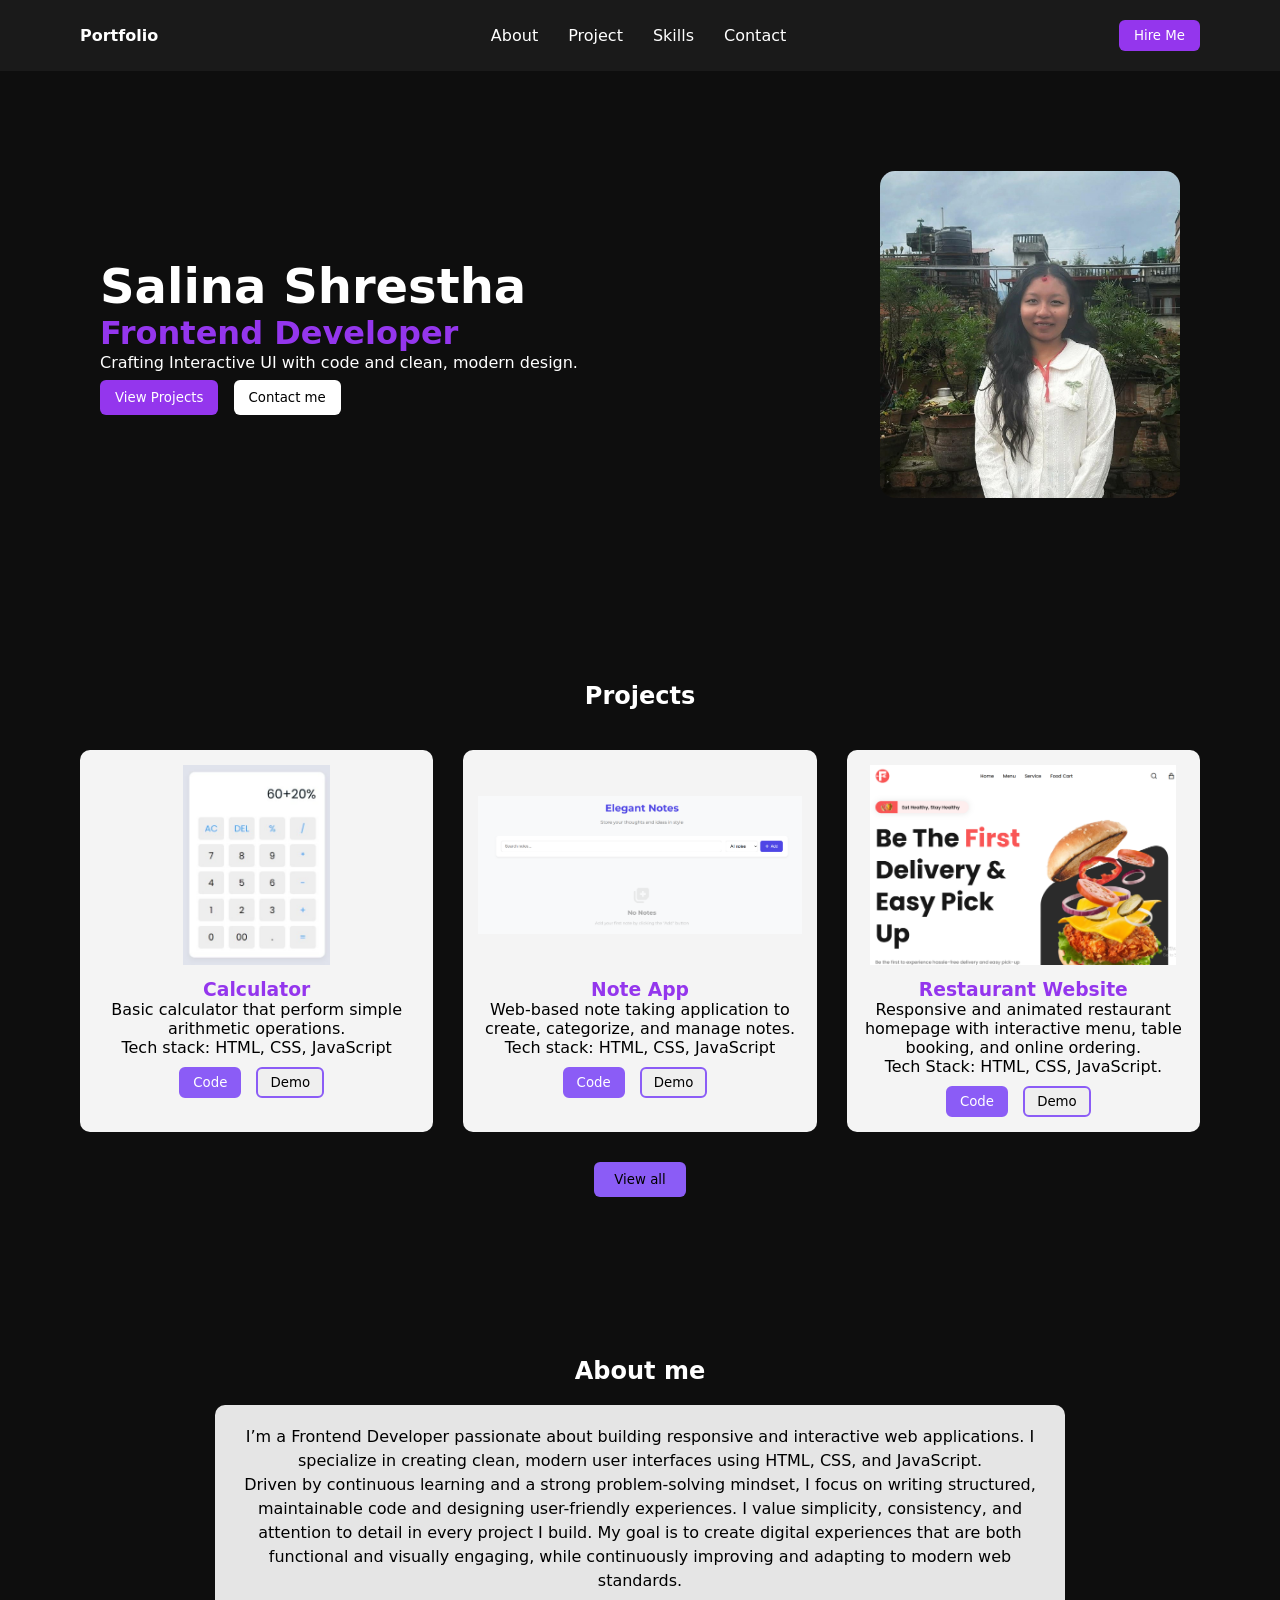
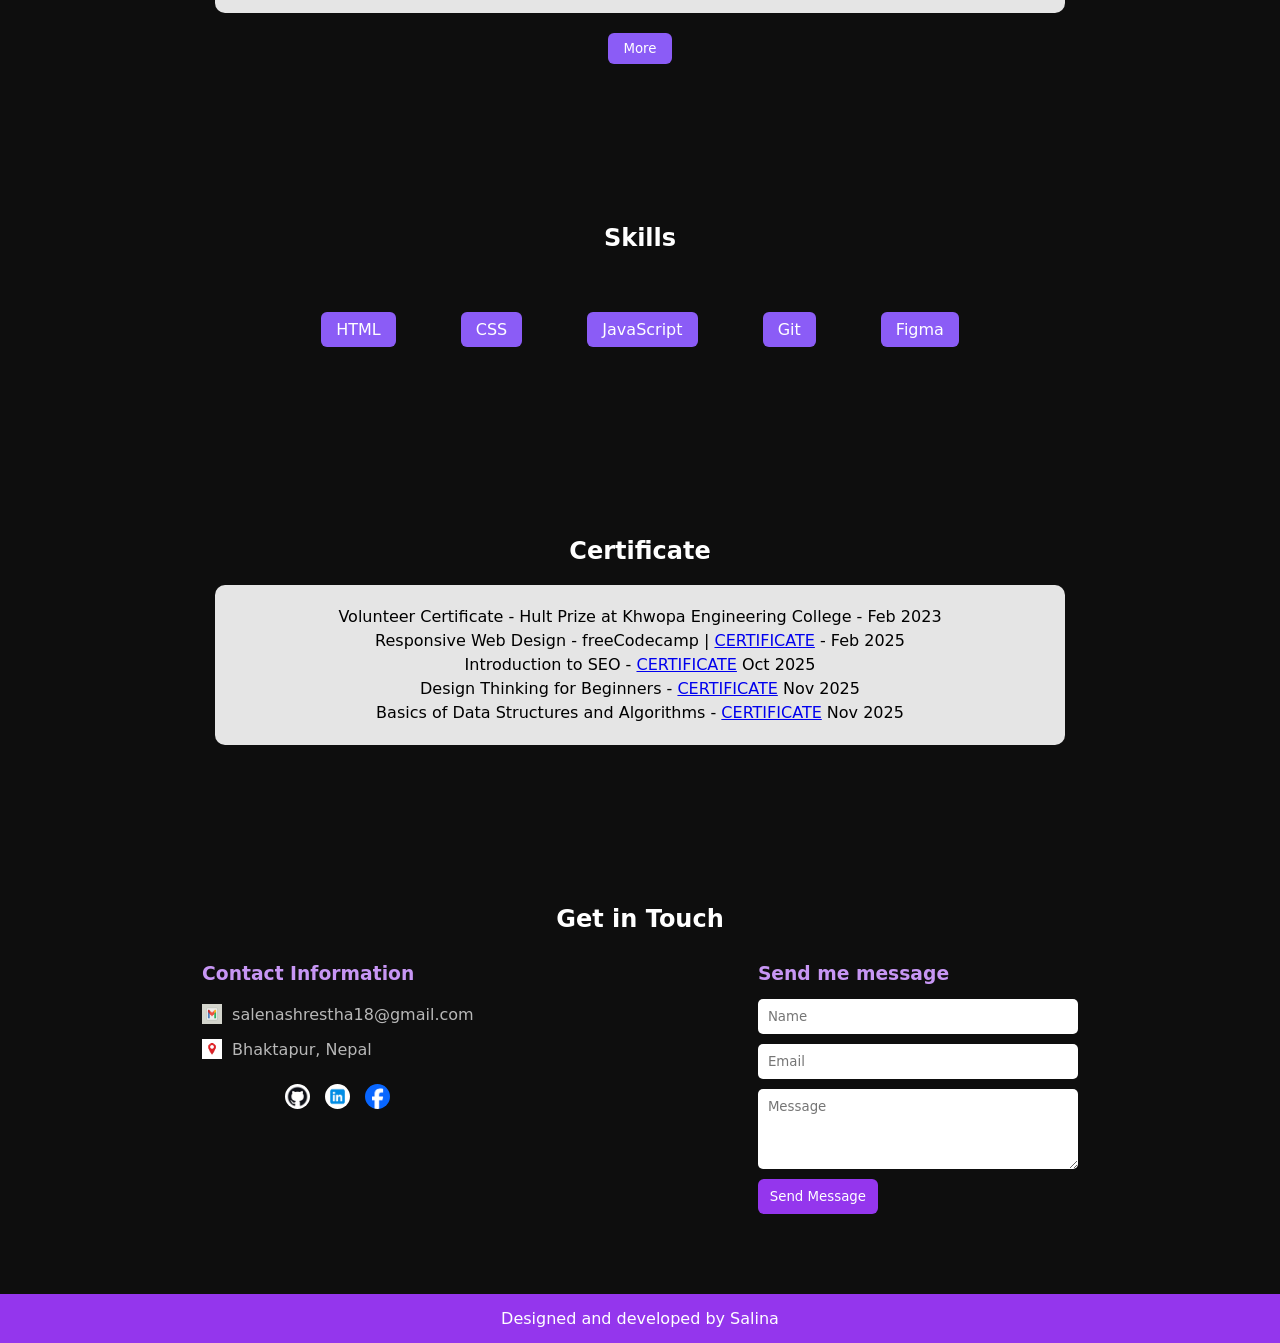
==== index.html @ edde27a8 "Add profile" ====
<!DOCTYPE html>
<html lang="en">
<head>
    <meta charset="UTF-8">
    <meta name="viewport" content="width=device-width, initial-scale=1.0">
    <title>profile</title>
    <link rel="stylesheet" href="style.css">
</head>
<body>

   <body>

        <!-- Navbar -->
        <nav>
            <div class="logo">Portfolio</div>

            <ul class="menu">
                <li><a href="#">About</a></li>
                <li><a href="#">Project</a></li>
                <li><a href="#">Skills</a></li>
                <li><a href="#">Contact</a></li>
                </ul>

            <button class="hire">Hire Me</button>
        </nav>


        <!-- Hero Section -->
        <section class="hero">

            <div class="hero-text">
                <h1>Salina Shrestha</h1>
                <h3>Frontend Developer</h3>
                <p>Crafting Interactive UI with code and clean, modern design.</p>

                <div class="hero-buttons">
                <button class="btn1" onclick="scrollToSection()">View Projects</button>
                <button class="btn2" onclick="scrollToSection()">Contact me</button>
                </div>
            </div>

            <div class="hero-img">
                <img src="image/profile.jpg" alt="profile">
            </div>

        </section>


        <!-- Projects -->
        <section id="projects" class="projects">

            <h1>Projects</h1>

            <div class="project-grid">

            <div class="card">
                <img src="image/calculator.png">
                <h3>Calculator</h3>
                <p>Basic calculator that perform simple arithmetic operations.</p>
                <p>Tech stack: HTML, CSS, JavaScript</p>
                <button class="second-btn1">Code</button>
                <button class="second-btn2">Demo</button>
                </div>

                <div class="card">
                    <img src="image/notes.png">
                    <h3>Note App</h3>
                    <p>Web-based note taking application   to create, categorize, and manage notes.</p>
                    <p>Tech stack: HTML, CSS, JavaScript</p>
                    <button class="second-btn1">Code</button>
                    <button class="second-btn2">Demo</button>
                </div>

                <div class="card">
                    <img src="image/resturant.png">
                    <h3>Restaurant Website</h3>
                    <p>Responsive and animated restaurant homepage with interactive menu, table booking, and online ordering.</p>
                    <p>Tech Stack: HTML, CSS, JavaScript.</p>
                    <button class="second-btn1">Code</button>
                    <button class="second-btn2">Demo</button>
                </div>

            </div>

            <button class="view">View all</button>

        </section>


        <!-- About -->
        <section class="about">

            <h1>About me</h1>

            <div class="about-box">
            <p>
                I’m a Frontend Developer passionate about building responsive and interactive web applications. I specialize in creating clean, modern user interfaces using HTML, CSS, and JavaScript.
            </p>
            <p>
                Driven by continuous learning and a strong problem-solving mindset, I focus on writing structured, maintainable code and designing user-friendly experiences. I value simplicity, consistency, and attention to detail in every project I build. My goal is to create digital experiences that are both functional and visually engaging, while continuously improving and adapting to modern web standards.
            </p>
            </div>

            <button class="btn more">More</button>

        </section>


        <!-- Skills -->
        <section class="skills">

            <h1>Skills</h1>

            <div class="skill-list">
                <span>HTML</span>
                <span>CSS</span>
                <span>JavaScript</span>
                <span>Git</span>
                <span>Figma</span>
            </div>

        </section>


        <!-- Certificate -->
        <section class="certificate">

            <h1>Certificate</h1>

            <div class="cert-box">
                <ul>
                    <li>Volunteer Certificate - Hult Prize at Khwopa Engineering College    - Feb 2023</li>
                    <li>Responsive Web Design - freeCodecamp | <a href="https://www.freecodecamp.org/certification/fcc29c5310c-58bb-442e-886d-0986a3c2cb32/responsive-web-design">CERTIFICATE</a> - Feb 2025</li>
                    <li>Introduction to SEO  - <a href="https://www.simplilearn.com/skillup-certificate-landing?token=eyJjb3Vyc2VfaWQiOiIzODIzIiwiY2VydGlmaWNhdGVfdXJsIjoiaHR0cHM6XC9cL2NlcnRpZmljYXRlcy5zaW1wbGljZG4ubmV0XC9zaGFyZVwvOTExNzc4Ml85Mzg3ODA0MTc1OTg1MjM1MjM3NS5wbmciLCJ1c2VybmFtZSI6IlNhbGluYSBTaHJlc3RoYSJ9&referrer=https%3A%2F%2Flms.simplilearn.com%2Fcourses%2F6766%2FIntroduction-to-SEO%2Fcertificate%2Fdownload-skillup&%24web_only=true">CERTIFICATE</a> Oct 2025</li>
                    <li>Design Thinking for Beginners - <a href="https://www.simplilearn.com/skillup-certificate-landing?token=eyJjb3Vyc2VfaWQiOiIxNzgwIiwiY2VydGlmaWNhdGVfdXJsIjoiaHR0cHM6XC9cL2NlcnRpZmljYXRlcy5zaW1wbGljZG4ubmV0XC9zaGFyZVwvOTQ4MTkyNF85Mzg3ODA0MTc2NDIzOTgyOTczMS5wbmciLCJ1c2VybmFtZSI6IlNhbGluYSBTaHJlc3RoYSJ9&referrer=https%3A%2F%2Flms.simplilearn.com%2Fcourses%2F4299%2FDesign%2520Thinking%2520for%2520Beginners%2Fcertificate%2Fdownload-skillup&%24web_only=true">CERTIFICATE</a> Nov 2025</li>
                    <li>Basics of Data Structures and Algorithms  - <a href="https://www.simplilearn.com/skillup-certificate-landing?token=eyJjb3Vyc2VfaWQiOiIzMzczIiwiY2VydGlmaWNhdGVfdXJsIjoiaHR0cHM6XC9cL2NlcnRpZmljYXRlcy5zaW1wbGljZG4ubmV0XC9zaGFyZVwvOTUwMTY3NV85Mzg3ODA0MTc2NDUxODk4NDIxOC5wbmciLCJ1c2VybmFtZSI6IlNhbGluYSBTaHJlc3RoYSJ9&referrer=https%3A%2F%2Flms.simplilearn.com%2Fcourses%2F6201%2FBasics%2520of%2520Data%2520Structures%2520and%2520Algorithms%2Fcertificate%2Fdownload-skillup&%24web_only=true">CERTIFICATE</a> Nov 2025</li>
                </ul>
            </div>

        </section>


        <!-- Contact -->
       <section id="contact" class="contact">

            <h1>Get in Touch</h1>

            <div class="contact-container">

                <!-- Contact Info -->
                <div class="contact-info">

                    <h3>Contact Information</h3>

                    <div class="info-item">
                        <img src="image/email.jpg" alt="email">
                        <p>salenashrestha18@gmail.com</p>
                    </div>

                    <div class="info-item">
                        <img src="image/location.png" alt="location">
                        <p>Bhaktapur, Nepal</p>
                </div>

                <!-- Social Links -->

                <div class="social">

                    <a href="#">
                        <img src="image/github.jpg" alt="github">
                    </a>

                    <a href="#">
                        <img src="image/linkedin.png" alt="linkedin">
                    </a>

                    <a href="#">
                        <img src="image/fb.png" alt="facebook">
                    </a>

                </div>

            </div>


            <!-- Contact Form -->

            <div class="form-section">

                <h3>Send me message</h3>

                <form id="contactForm">

                    <input type="text" id="name" placeholder="Name">
                    <input type="email" id="email" placeholder="Email">
                    <textarea id="message" placeholder="Message"></textarea>

                    <button>Send Message</button>

                    <p id="error"></p>

                </form>
            </div>

            </div>

        </section>

        <!-- footer -->
        <footer>
        <p>Designed and developed by Salina</p>
        </footer>

    <script src="script.js"></script>
</body>
</html>
---- style.css ----
*{
margin:0;
padding:0;
box-sizing:border-box;
font-family:system-ui, -apple-system, BlinkMacSystemFont, 'Segoe UI', Roboto, Oxygen, Ubuntu, Cantarell, 'Open Sans', 'Helvetica Neue', sans-serif;
}

:root{
    /* color */
    --primary-base:#9436ED;
    --primary-dark:#7A2BC5;
    
    --secondary-base:#8b5cf6;
    --secondary-dark:#6d42d6;
}

body{
background:#0e0e0e;
color:white;
}

/* Navbar */

nav{
    display:flex;
    justify-content:space-between;
    align-items:center;
    padding:20px 80px;
    background:#1a1a1a;
}

.logo{
    font-weight: bold;
}

.menu{
    display:flex;
    gap:30px;
    list-style:none;
}

.menu a{
    color:white;
    text-decoration:none;
}

.hire{
    background:var(--primary-base);
    color:white;
    border:none;
    padding:8px 15px;
    border-radius:6px;
}

.hire:hover{
    background-color: var(--primary-dark);
}
/* Hero */

.hero{
    display:flex;
    justify-content:space-between;
    align-items:center;
    padding:100px;
}

.hero-text h1{
    font-size:48px;
}

.hero-text h3{
    color:var(--primary-base);
    font-size: 32px;
    line-height:1.2;
    /* margin:8px 0; */
}

.hero-buttons button{
    margin-top: 8px;
    margin-right:10px;
    padding:10px 15px;
    border:none;
    border-radius:6px;
}

.btn1{
    background:var(--primary-base);
    color:white;
}

.btn2{
    background:white;
}

.btn1:hover{
    background-color: var(--primary-dark);
}

.btn2:hover{
    background-color: var(--primary-base);
    color: white;

}

.hero-img img{
    width:300px;
    border-radius:15px;
}

/* Projects */

.projects{
    padding:80px;
    text-align:center;
}

.project-grid{
    display:grid;
    grid-template-columns:repeat(3,1fr);
    gap:30px;
    margin-top:40px;
}

.card{
    background:#f4f4f4;
    color:black;
    padding:15px;
    border-radius:10px;
}

.card img{
    width: 100%;
    margin-bottom: 10px;
    height: 200px;
    object-fit: contain;
}

.card h3{
    color: var(--primary-base);
}

.card button{
    margin-top:10px;
    margin-right:10px;
    padding:6px 12px;
    border-radius:6px;
    /* border:none; */
}

.second-btn1{
    background:var(--secondary-base);
    color:white;
    border: 2px solid var(--secondary-base);
}

.second-btn2{
    color: black;
    border: 2px solid var(--secondary-base);
}

.second-btn1:hover{
    background:var(--secondary-dark);
    color:white;
    border: 2px solid var(--secondary-dark);
}

.second-btn2:hover{
    background-color: var(--secondary-base);
    color:white;
    border: 2px solid rgb(171, 171, 171);
}

.view{
    margin-top:30px;
    padding:10px 20px;
    background:var(--secondary-base);
    border:none;
    border-radius:6px;
}

/* About */

.about{
    padding:80px;
    text-align:center;
}

.about-box{
    background:#e5e5e5;
    color:black;
    padding:20px;
    border-radius:10px;
    max-width:850px;
    margin:auto;
    margin-top:20px;
    line-height: 1.5;
}

.more{
    margin-top:20px;
    padding:8px 15px;
    background:var(--secondary-base);
    border:none;
    border-radius:6px;
    color:white;
}

/* Skills */

.skills{
    padding:80px;
    text-align:center;
}

.skill-list{
    margin-top: 30px;
}

.skill-list span{
    background:var(--secondary-base);
    padding:8px 15px;
    margin:30px;
    display:inline-block;
    border-radius:6px;
}

/* Certificate */

.certificate{
    padding:80px;
    text-align:center;
}

.cert-box{
    background:#e5e5e5;
    color:black;
    padding:20px;
    border-radius:10px;
    max-width:850px;
    margin:auto;
    margin-top:20px;
    line-height: 1.5;
}

.cert-box li{
    list-style: none;
}

/* Contact */

.contact{
    padding:80px;
    text-align: center;
}

.contact-container{
    display:flex;
    justify-content:space-around;
    gap:40px;
    margin-top:30px;
}

.contact-info{
    text-align:left;
}

.contact-info h3{
    color: #c796f4;
    margin-bottom:20px;
}

/* Email + Location row */

.info-item{
    display:flex;
    align-items:center;
    gap:10px;
    margin-bottom:15px;
}

.info-item img{
    width:20px;
    height:20px;
}

.info-item p{
    color: rgb(184, 184, 184);
}

/* Social icons */

.social{
    margin-top:25px;
    display:flex;
    justify-content: center;
    gap:15px;
}

.social img{
    width:25px;
    height:25px;
    border-radius: 25px;
    cursor:pointer;
}

/* Form section */

.form-section{
    text-align:left;
}

.form-section h3{
    margin-bottom:15px;
    color: #c796f4;
}

form{
    display:flex;
    flex-direction:column;
    width:320px;
}

input,textarea{
    margin-bottom:10px;
    padding:10px;
    border-radius:5px;
    border:none;
}

textarea{
    height: 80px;
}

form button{
    background:var(--primary-base);
    color:white;
    padding:10px;
    border:none;
    border-radius:6px;
    width: 120px;
    cursor: pointer;

}

form button:hover{
    background-color: var(--primary-dark);
}

/* Footer */

footer{
    background:var(--primary-base);
    text-align:center;
    padding:15px;
}


/* =========================  Responsive Design  ========================= */

/* Tablet */



@media (max-width: 1024px){

    nav{
        padding:20px 40px;
    }

    .hero{
        flex-direction:column;
        text-align:center;
        gap:40px;
    }

    .project-grid{
        grid-template-columns:repeat(2,1fr);
    }

    .contact-container{
        flex-direction:column;
        align-items:center;
    }

    form{
        width:100%;
        max-width:400px;
    }

}


/* Mobile */

@media (max-width:768px){

    nav{
        flex-direction:column;
        gap:10px;
    }

    .menu{
        flex-direction:column;
        align-items:center;
        gap:10px;
    }

    .hero{
        padding:40px 20px;
    }

    .hero-text h1{
        font-size:30px;
    }

    .hero-img img{
        width:200px;
    }

    .projects{
        padding:40px 20px;
    }

    .project-grid{
        grid-template-columns:1fr;
    }

    .about{
        padding:40px 20px;
    }

    .skills{
        padding:40px 20px;
    }

    .certificate{
        padding:40px 20px;
    }

    .contact{
        padding:40px 20px;
    }

    .contact-container{
        flex-direction:column;
        align-items:center;
        text-align:center;
    }

}
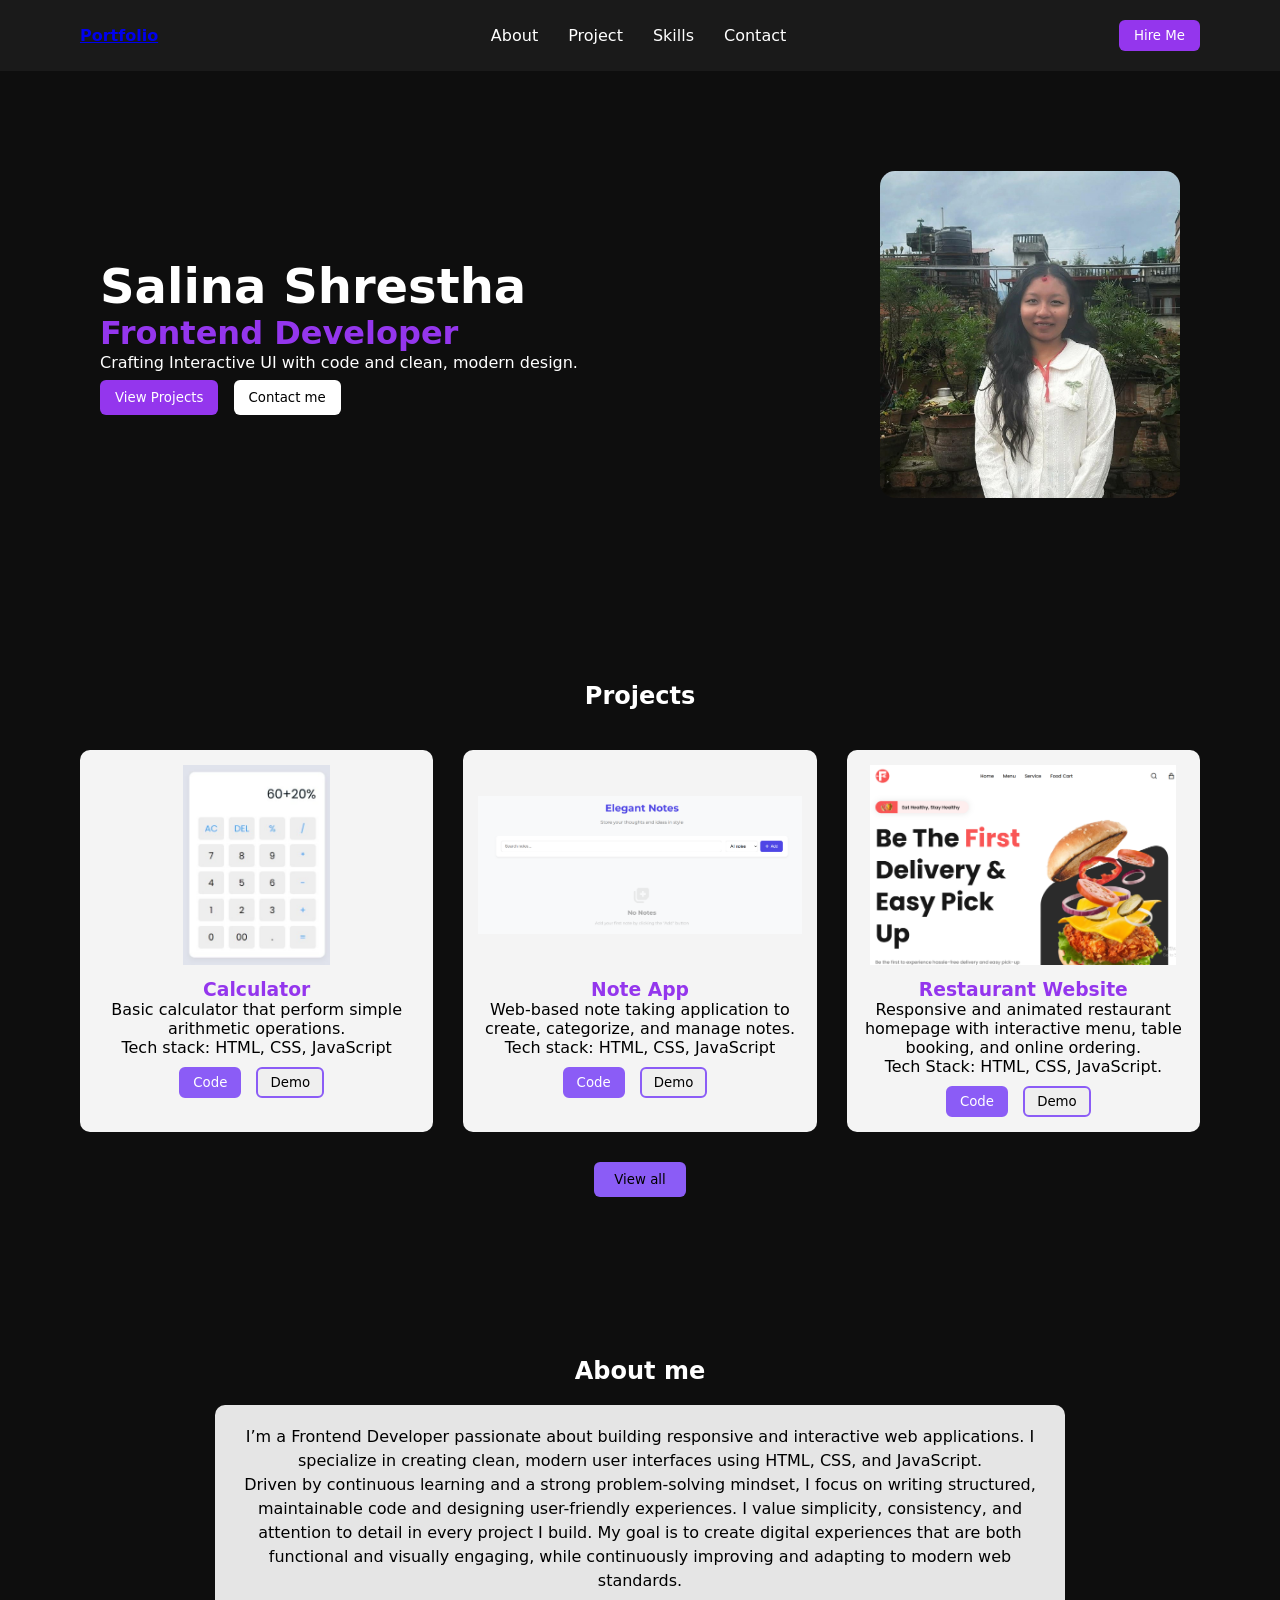
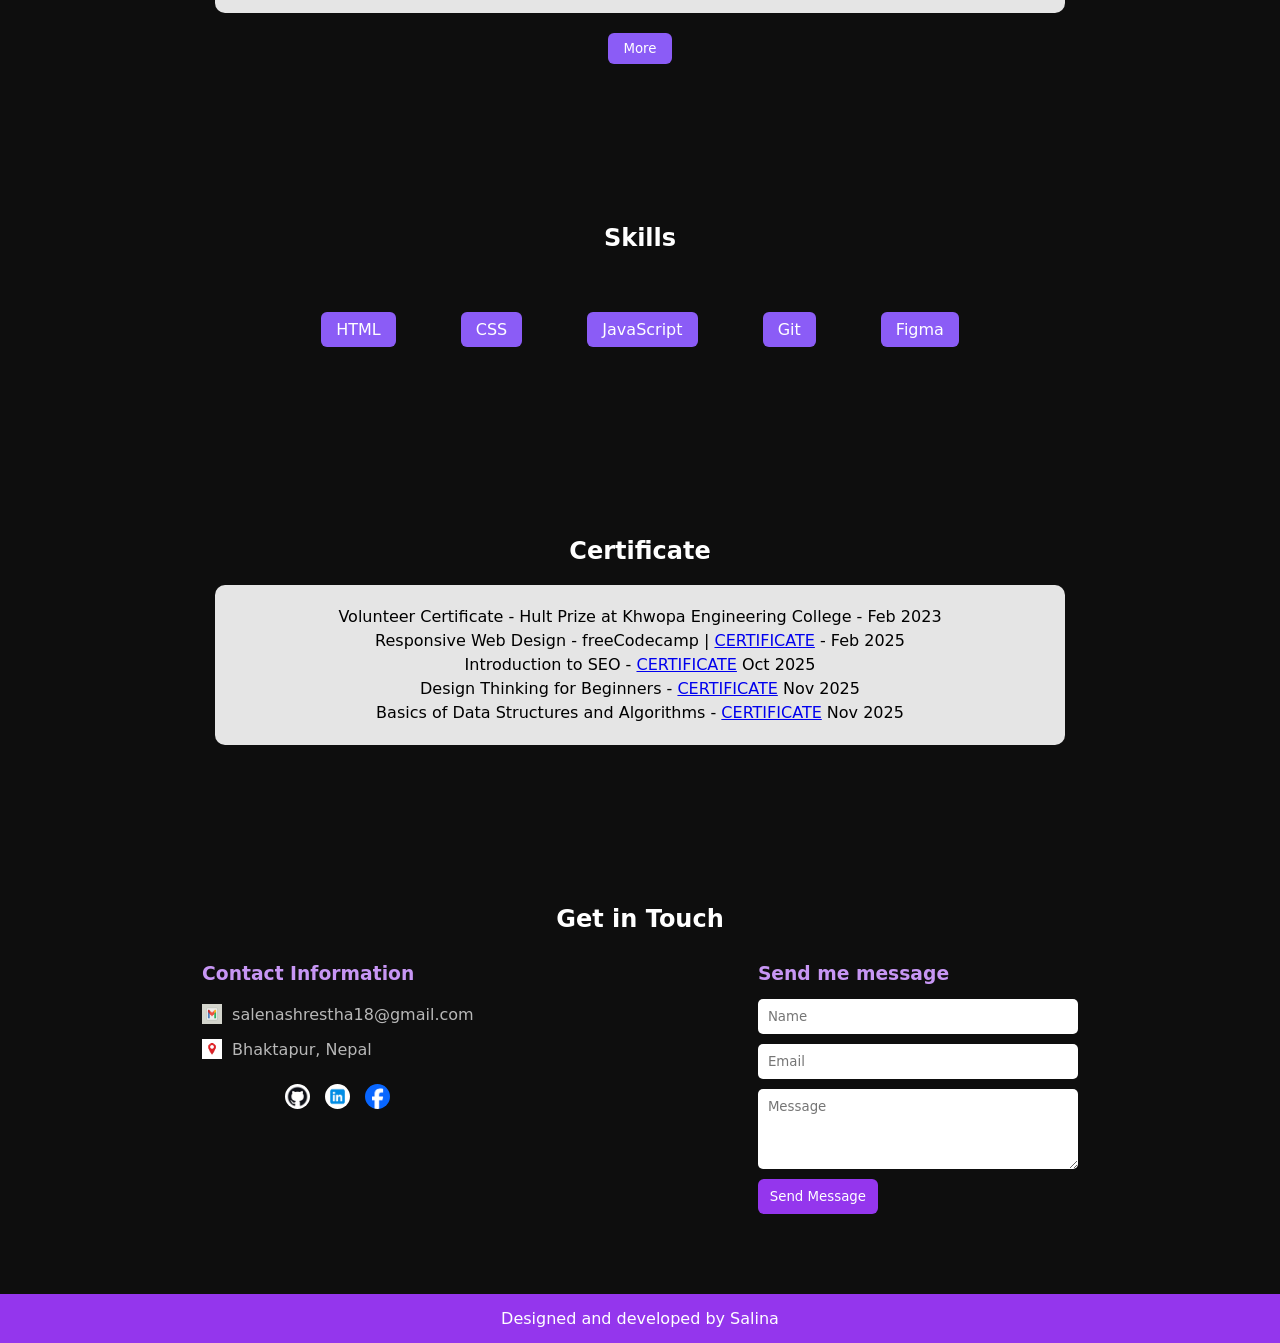
==== commit f354ae1a: "adiitional changes" ====
--- a/index.html
+++ b/index.html
@@ -3,7 +3,7 @@
 <head>
     <meta charset="UTF-8">
     <meta name="viewport" content="width=device-width, initial-scale=1.0">
-    <title>profile</title>
+    <title>Salina Shrestha portfolio</title>
     <link rel="stylesheet" href="style.css">
 </head>
 <body>
@@ -12,13 +12,15 @@
 
         <!-- Navbar -->
         <nav>
-            <div class="logo">Portfolio</div>
+            <div class="logo">
+                <a href="index.html">Portfolio</a>
+            </div>
 
             <ul class="menu">
-                <li><a href="#">About</a></li>
+                <li><a href="about.html">About</a></li>
                 <li><a href="#">Project</a></li>
                 <li><a href="#">Skills</a></li>
-                <li><a href="#">Contact</a></li>
+                <li><a href="contact.html">Contact</a></li>
                 </ul>
 
             <button class="hire">Hire Me</button>
